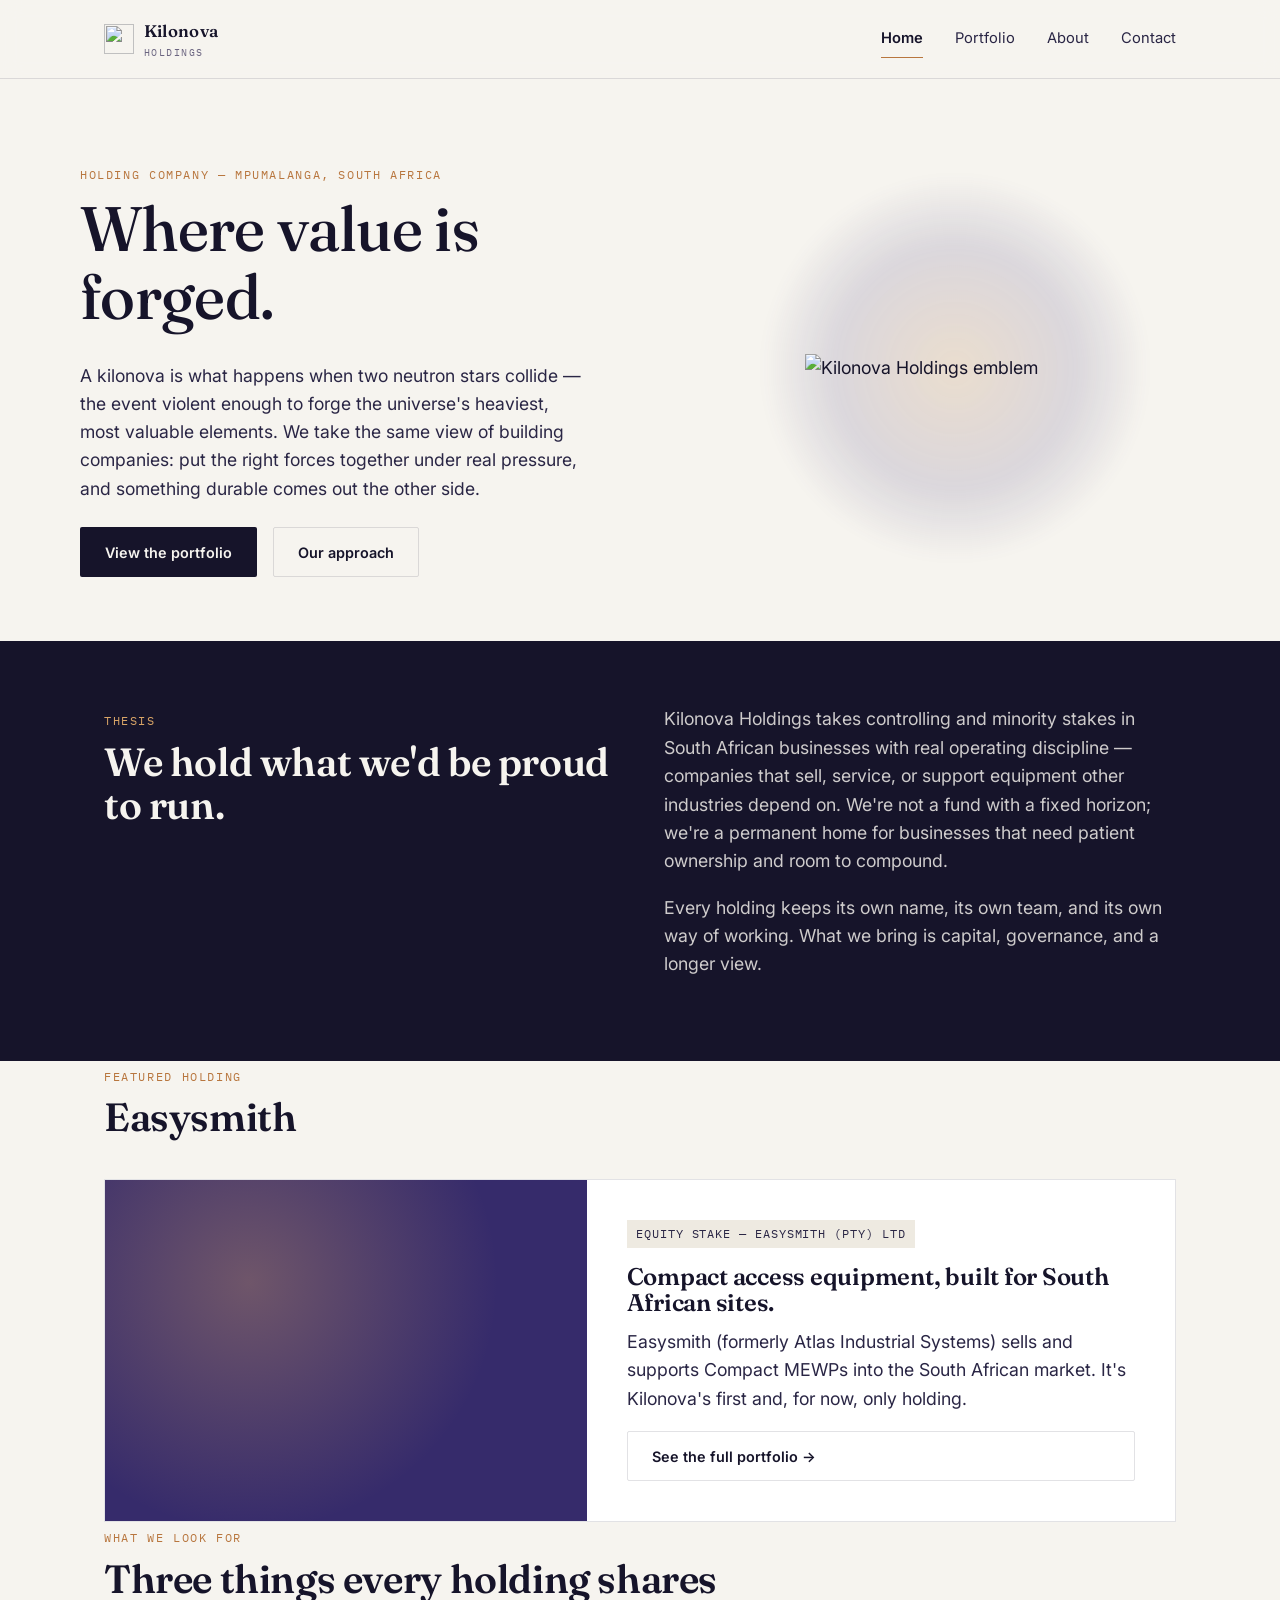
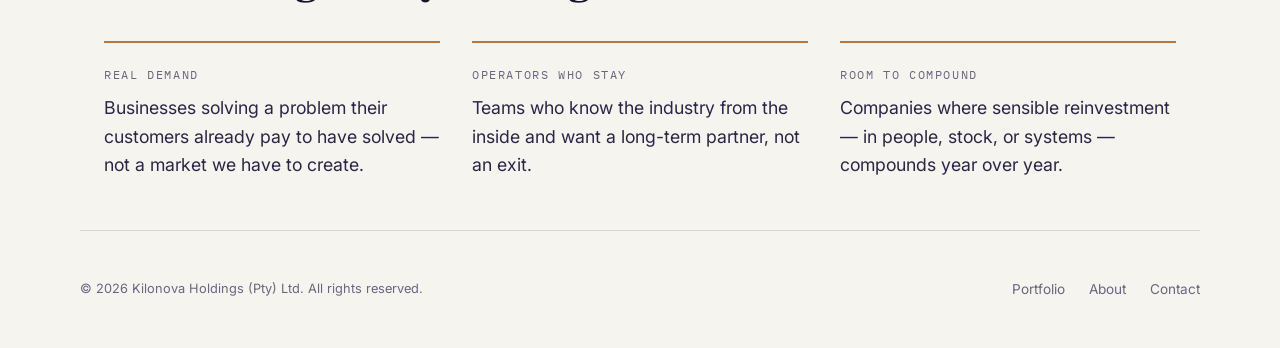
==== index.html @ cb2b2b0b "Add files via upload" ====
<!DOCTYPE html>
<html lang="en">
<head>
<meta charset="UTF-8">
<meta name="viewport" content="width=device-width, initial-scale=1.0">
<title>Kilonova Holdings — A South African holding company</title>
<meta name="description" content="Kilonova Holdings is a South African holding company investing in durable industrial and process-industry businesses, beginning with Easysmith.">
<link rel="icon" href="assets/kilonova-emblem.png">
<link rel="preconnect" href="https://fonts.googleapis.com">
<link href="https://fonts.googleapis.com/css2?family=Fraunces:opsz,wght@9..144,400..600&family=Inter:wght@400;500;600&family=IBM+Plex+Mono:wght@400;500&display=swap" rel="stylesheet">
<link rel="stylesheet" href="styles.css">
</head>
<body>

<header class="site-header">
  <div class="site-header__row">
    <a href="index.html" class="brand">
      <img src="assets/kilonova-emblem.png" alt="" class="brand__mark">
      <span class="brand__word">Kilonova<span>HOLDINGS</span></span>
    </a>
    <nav class="primary-nav">
      <a href="index.html" aria-current="page">Home</a>
      <a href="portfolio.html">Portfolio</a>
      <a href="about.html">About</a>
      <a href="contact.html">Contact</a>
    </nav>
    <button class="nav-toggle" aria-label="Toggle menu" aria-expanded="false">
      <svg width="24" height="24" viewBox="0 0 24 24" fill="none" stroke="currentColor" stroke-width="2"><line x1="3" y1="6" x2="21" y2="6"/><line x1="3" y1="12" x2="21" y2="12"/><line x1="3" y1="18" x2="21" y2="18"/></svg>
    </button>
  </div>
</header>

<main>

  <section class="hero container">
    <div class="hero__copy">
      <span class="eyebrow">Holding company — Mpumalanga, South Africa</span>
      <h1>Where value is forged.</h1>
      <p class="hero__lede">A kilonova is what happens when two neutron stars collide — the event violent enough to forge the universe's heaviest, most valuable elements. We take the same view of building companies: put the right forces together under real pressure, and something durable comes out the other side.</p>
      <div style="display:flex; gap:1rem; margin-top:1.5rem;">
        <a href="portfolio.html" class="btn btn-primary">View the portfolio</a>
        <a href="about.html" class="btn btn-ghost">Our approach</a>
      </div>
    </div>
    <div class="hero__emblem-wrap">
      <div class="hero__glow" aria-hidden="true"></div>
      <img src="assets/kilonova-emblem.png" alt="Kilonova Holdings emblem" class="hero__emblem">
    </div>
  </section>

  <section class="thesis">
    <div class="container thesis__grid">
      <div>
        <span class="eyebrow">Thesis</span>
        <h2>We hold what we'd be proud to run.</h2>
      </div>
      <div>
        <p>Kilonova Holdings takes controlling and minority stakes in South African businesses with real operating discipline — companies that sell, service, or support equipment other industries depend on. We're not a fund with a fixed horizon; we're a permanent home for businesses that need patient ownership and room to compound.</p>
        <p>Every holding keeps its own name, its own team, and its own way of working. What we bring is capital, governance, and a longer view.</p>
      </div>
    </div>
  </section>

  <section class="container">
    <div class="section-head">
      <span class="eyebrow">Featured holding</span>
      <h2>Easysmith</h2>
    </div>
    <div class="feature-card">
      <div class="feature-card__media">
        <img src="assets/kilonova-emblem.png" alt="">
      </div>
      <div class="feature-card__body">
        <span class="stake-tag">EQUITY STAKE — EASYSMITH (PTY) LTD</span>
        <h3>Compact access equipment, built for South African sites.</h3>
        <p>Easysmith (formerly Atlas Industrial Systems) sells and supports Compact MEWPs into the South African market. It's Kilonova's first and, for now, only holding.</p>
        <a href="portfolio.html" class="btn btn-ghost">See the full portfolio &rarr;</a>
      </div>
    </div>
  </section>

  <section class="container">
    <div class="section-head">
      <span class="eyebrow">What we look for</span>
      <h2>Three things every holding shares</h2>
    </div>
    <div class="approach">
      <div class="approach__item">
        <span class="eyebrow">Real demand</span>
        <p>Businesses solving a problem their customers already pay to have solved — not a market we have to create.</p>
      </div>
      <div class="approach__item">
        <span class="eyebrow">Operators who stay</span>
        <p>Teams who know the industry from the inside and want a long-term partner, not an exit.</p>
      </div>
      <div class="approach__item">
        <span class="eyebrow">Room to compound</span>
        <p>Companies where sensible reinvestment — in people, stock, or systems — compounds year over year.</p>
      </div>
    </div>
  </section>

</main>

<footer class="site-footer container">
  <div class="site-footer__row">
    <span class="site-footer__legal">&copy; <span data-year></span> Kilonova Holdings (Pty) Ltd. All rights reserved.</span>
    <nav>
      <a href="portfolio.html">Portfolio</a>
      <a href="about.html">About</a>
      <a href="contact.html">Contact</a>
    </nav>
  </div>
</footer>

<script src="script.js"></script>
</body>
</html>
---- styles.css ----
/* ===========================================================
   KILONOVA HOLDINGS — design tokens
   A kilonova is the collision of two neutron stars — the event
   that forges the universe's heavy elements. That's the brand
   logic: two forces combining under pressure to create lasting
   value. The portfolio is treated as the elements that result.
   =========================================================== */

:root {
  /* color */
  --ink: #16142A;         /* near-black indigo, primary text on paper */
  --ink-soft: #2A2645;
  --indigo: #362B6B;      /* deep violet from the mark */
  --indigo-bright: #5B4BA0;
  --copper: #B8763E;      /* bronze/copper from the mark */
  --copper-light: #D9A567;
  --paper: #F6F4EF;       /* warm off-white, matches lockup bg */
  --paper-dim: #EEEAE1;
  --slate: #6B6580;       /* muted body text */
  --line: rgba(22, 20, 42, 0.12);

  /* type */
  --font-display: "Fraunces", "Iowan Old Style", serif;
  --font-body: "Inter", -apple-system, BlinkMacSystemFont, sans-serif;
  --font-mono: "IBM Plex Mono", ui-monospace, monospace;

  --step-0: clamp(1rem, 0.95rem + 0.2vw, 1.125rem);
  --step-1: clamp(1.25rem, 1.15rem + 0.5vw, 1.5rem);
  --step-2: clamp(1.75rem, 1.5rem + 1.2vw, 2.5rem);
  --step-3: clamp(2.5rem, 2rem + 2.4vw, 4rem);

  --container: 1120px;
}

* { box-sizing: border-box; }
html { scroll-behavior: smooth; }

body {
  margin: 0;
  background: var(--paper);
  color: var(--ink);
  font-family: var(--font-body);
  font-size: var(--step-0);
  line-height: 1.6;
  -webkit-font-smoothing: antialiased;
}

img { max-width: 100%; display: block; }

h1, h2, h3 {
  font-family: var(--font-display);
  font-weight: 600;
  line-height: 1.08;
  margin: 0 0 0.5em;
  letter-spacing: -0.01em;
  color: var(--ink);
}

h1 { font-size: var(--step-3); font-weight: 500; }
h2 { font-size: var(--step-2); }
h3 { font-size: var(--step-1); }

p { margin: 0 0 1em; color: var(--ink-soft); max-width: 62ch; }

a { color: inherit; }

.eyebrow {
  font-family: var(--font-mono);
  font-size: 0.72rem;
  letter-spacing: 0.14em;
  text-transform: uppercase;
  color: var(--copper);
  display: inline-block;
  margin-bottom: 0.9em;
}

.container {
  max-width: var(--container);
  margin: 0 auto;
  padding: 0 1.5rem;
}

/* ---------- header ---------- */

.site-header {
  position: sticky;
  top: 0;
  z-index: 40;
  background: rgba(246, 244, 239, 0.88);
  backdrop-filter: blur(10px);
  border-bottom: 1px solid var(--line);
}

.site-header__row {
  display: flex;
  align-items: center;
  justify-content: space-between;
  padding: 1.1rem 1.5rem;
  max-width: var(--container);
  margin: 0 auto;
}

.brand {
  display: flex;
  align-items: center;
  gap: 0.6rem;
  text-decoration: none;
  color: var(--ink);
}

.brand__mark {
  width: 30px;
  height: 30px;
  object-fit: contain;
}

.brand__word {
  font-family: var(--font-display);
  font-size: 1.05rem;
  font-weight: 600;
  letter-spacing: 0.02em;
}

.brand__word span {
  display: block;
  font-family: var(--font-mono);
  font-size: 0.6rem;
  letter-spacing: 0.16em;
  color: var(--slate);
  font-weight: 400;
  margin-top: 1px;
}

nav.primary-nav {
  display: flex;
  gap: 2rem;
  align-items: center;
}

nav.primary-nav a {
  text-decoration: none;
  font-size: 0.92rem;
  color: var(--ink-soft);
  position: relative;
  padding: 0.2rem 0;
}

nav.primary-nav a::after {
  content: "";
  position: absolute;
  left: 0; right: 0; bottom: -4px;
  height: 1.5px;
  background: var(--copper);
  transform: scaleX(0);
  transform-origin: left;
  transition: transform 0.25s ease;
}

nav.primary-nav a:hover::after,
nav.primary-nav a[aria-current="page"]::after {
  transform: scaleX(1);
}

nav.primary-nav a[aria-current="page"] {
  color: var(--ink);
  font-weight: 600;
}

.nav-toggle {
  display: none;
  background: none;
  border: none;
  cursor: pointer;
  color: var(--ink);
}

/* ---------- buttons ---------- */

.btn {
  display: inline-flex;
  align-items: center;
  gap: 0.5rem;
  padding: 0.8rem 1.5rem;
  border-radius: 2px;
  font-size: 0.9rem;
  font-weight: 600;
  text-decoration: none;
  border: 1px solid transparent;
  cursor: pointer;
  transition: transform 0.2s ease, background 0.2s ease, color 0.2s ease;
}

.btn-primary {
  background: var(--ink);
  color: var(--paper);
}
.btn-primary:hover { background: var(--indigo); transform: translateY(-1px); }

.btn-ghost {
  background: transparent;
  border-color: var(--line);
  color: var(--ink);
}
.btn-ghost:hover { border-color: var(--copper); color: var(--copper); }

/* ---------- hero / emblem ---------- */

.hero {
  padding: 5rem 0 4rem;
  display: grid;
  grid-template-columns: 1.1fr 0.9fr;
  gap: 2rem;
  align-items: center;
}

.hero h1 { max-width: 12ch; }

.hero__lede { font-size: 1.1rem; max-width: 46ch; }

.hero__emblem-wrap {
  position: relative;
  display: flex;
  align-items: center;
  justify-content: center;
}

.hero__glow {
  position: absolute;
  width: 380px;
  height: 380px;
  border-radius: 50%;
  background: radial-gradient(circle, rgba(184,118,62,0.18), rgba(54,43,107,0.14) 45%, transparent 72%);
  filter: blur(6px);
  animation: pulse 7s ease-in-out infinite;
}

.hero__emblem {
  width: 300px;
  position: relative;
  animation: spin 90s linear infinite;
}

@keyframes spin {
  to { transform: rotate(360deg); }
}

@keyframes pulse {
  0%, 100% { opacity: 0.7; transform: scale(1); }
  50% { opacity: 1; transform: scale(1.06); }
}

/* ---------- sections ---------- */

section { padding: 4rem 0; }

.section-head {
  max-width: 60ch;
  margin-bottom: 2.5rem;
}

.divider {
  border: none;
  border-top: 1px solid var(--line);
  margin: 0;
}

.thesis {
  background: var(--ink);
  color: var(--paper);
}
.thesis p { color: rgba(246,244,239,0.82); }
.thesis .eyebrow { color: var(--copper-light); }
.thesis h2 { color: var(--paper); max-width: 20ch; }

.thesis__grid {
  display: grid;
  grid-template-columns: 1fr 1fr;
  gap: 3rem;
  align-items: start;
}

/* ---------- approach list ---------- */

.approach {
  display: grid;
  grid-template-columns: repeat(3, 1fr);
  gap: 2rem;
}

.approach__item {
  border-top: 2px solid var(--copper);
  padding-top: 1rem;
}

.approach__item .eyebrow { color: var(--slate); }

/* ---------- featured holding card ---------- */

.feature-card {
  display: grid;
  grid-template-columns: 0.9fr 1.1fr;
  gap: 0;
  border: 1px solid var(--line);
  background: #fff;
}

.feature-card__media {
  background: var(--indigo);
  background-image: radial-gradient(circle at 30% 30%, rgba(217,165,103,0.35), transparent 60%);
  display: flex;
  align-items: center;
  justify-content: center;
  padding: 2.5rem;
  min-height: 260px;
}

.feature-card__media img { filter: brightness(0) invert(1); opacity: 0.92; width: 70%; }

.feature-card__body {
  padding: 2.5rem;
  display: flex;
  flex-direction: column;
  justify-content: center;
}

.stake-tag {
  display: inline-block;
  font-family: var(--font-mono);
  font-size: 0.72rem;
  letter-spacing: 0.08em;
  background: var(--paper-dim);
  color: var(--ink-soft);
  padding: 0.3rem 0.6rem;
  margin-bottom: 1rem;
  width: fit-content;
}

/* ---------- element cards (portfolio) ---------- */

.element-grid {
  display: grid;
  grid-template-columns: repeat(auto-fit, minmax(260px, 1fr));
  gap: 1.5rem;
}

.element-card {
  border: 1px solid var(--line);
  background: #fff;
  padding: 1.75rem;
  position: relative;
  transition: transform 0.25s ease, box-shadow 0.25s ease;
}

.element-card:hover {
  transform: translateY(-4px);
  box-shadow: 0 18px 30px -20px rgba(22,20,42,0.35);
}

.element-card__top {
  display: flex;
  justify-content: space-between;
  align-items: flex-start;
  margin-bottom: 1.5rem;
}

.element-card__symbol {
  font-family: var(--font-display);
  font-size: 2.6rem;
  font-weight: 600;
  color: var(--indigo);
  line-height: 1;
}

.element-card__num {
  font-family: var(--font-mono);
  font-size: 0.72rem;
  color: var(--slate);
}

.element-card__name { margin-bottom: 0.2rem; }
.element-card__sector {
  font-family: var(--font-mono);
  font-size: 0.72rem;
  letter-spacing: 0.06em;
  text-transform: uppercase;
  color: var(--copper);
  margin-bottom: 0.9rem;
  display: block;
}

.element-card__desc { font-size: 0.92rem; margin-bottom: 1.2rem; }

.element-card__meta {
  display: flex;
  justify-content: space-between;
  border-top: 1px solid var(--line);
  padding-top: 0.9rem;
  font-family: var(--font-mono);
  font-size: 0.75rem;
  color: var(--slate);
}

.element-card--empty {
  border-style: dashed;
  display: flex;
  align-items: center;
  justify-content: center;
  text-align: center;
  color: var(--slate);
  font-family: var(--font-mono);
  font-size: 0.85rem;
  min-height: 220px;
}

/* ---------- about page bits ---------- */

.sector-list {
  display: grid;
  grid-template-columns: repeat(2, 1fr);
  gap: 1px;
  background: var(--line);
  border: 1px solid var(--line);
}

.sector-list__item {
  background: var(--paper);
  padding: 1.5rem;
}

.sector-list__item h3 { font-size: 1.05rem; margin-bottom: 0.4rem; }
.sector-list__item p { font-size: 0.9rem; margin: 0; }

/* ---------- contact page ---------- */

.contact-grid {
  display: grid;
  grid-template-columns: 1fr 1fr;
  gap: 3rem;
}

.field {
  margin-bottom: 1.3rem;
  display: flex;
  flex-direction: column;
  gap: 0.4rem;
}

.field label {
  font-family: var(--font-mono);
  font-size: 0.72rem;
  letter-spacing: 0.08em;
  text-transform: uppercase;
  color: var(--slate);
}

.field input,
.field textarea {
  font-family: var(--font-body);
  font-size: 1rem;
  padding: 0.75rem;
  border: 1px solid var(--line);
  background: #fff;
  color: var(--ink);
  border-radius: 2px;
}

.field input:focus,
.field textarea:focus {
  outline: 2px solid var(--copper);
  outline-offset: 1px;
}

.contact-details dt {
  font-family: var(--font-mono);
  font-size: 0.72rem;
  letter-spacing: 0.08em;
  text-transform: uppercase;
  color: var(--slate);
  margin-top: 1.2rem;
}
.contact-details dd {
  margin: 0.2rem 0 0;
  font-size: 1.05rem;
}

/* ---------- footer ---------- */

.site-footer {
  border-top: 1px solid var(--line);
  padding: 3rem 0;
  margin-top: 2rem;
}

.site-footer__row {
  display: flex;
  justify-content: space-between;
  align-items: center;
  flex-wrap: wrap;
  gap: 1rem;
}

.site-footer__legal {
  font-size: 0.8rem;
  color: var(--slate);
}

.site-footer nav { display: flex; gap: 1.5rem; }
.site-footer nav a { font-size: 0.85rem; text-decoration: none; color: var(--slate); }
.site-footer nav a:hover { color: var(--copper); }

/* ---------- responsive ---------- */

@media (max-width: 860px) {
  .hero { grid-template-columns: 1fr; text-align: left; padding-top: 3rem; }
  .hero__emblem-wrap { order: -1; margin-bottom: 1rem; }
  .hero__emblem { width: 200px; }
  .hero__glow { width: 260px; height: 260px; }
  .thesis__grid { grid-template-columns: 1fr; gap: 1.5rem; }
  .approach { grid-template-columns: 1fr; }
  .feature-card { grid-template-columns: 1fr; }
  .sector-list { grid-template-columns: 1fr; }
  .contact-grid { grid-template-columns: 1fr; gap: 2rem; }

  nav.primary-nav {
    position: fixed;
    inset: 64px 0 0 0;
    background: var(--paper);
    flex-direction: column;
    padding: 2rem 1.5rem;
    gap: 1.5rem;
    transform: translateY(-110%);
    transition: transform 0.3s ease;
  }
  nav.primary-nav.is-open { transform: translateY(0); }
  .nav-toggle { display: block; }
}

@media (prefers-reduced-motion: reduce) {
  .hero__emblem, .hero__glow { animation: none; }
  .element-card, .btn { transition: none; }
}
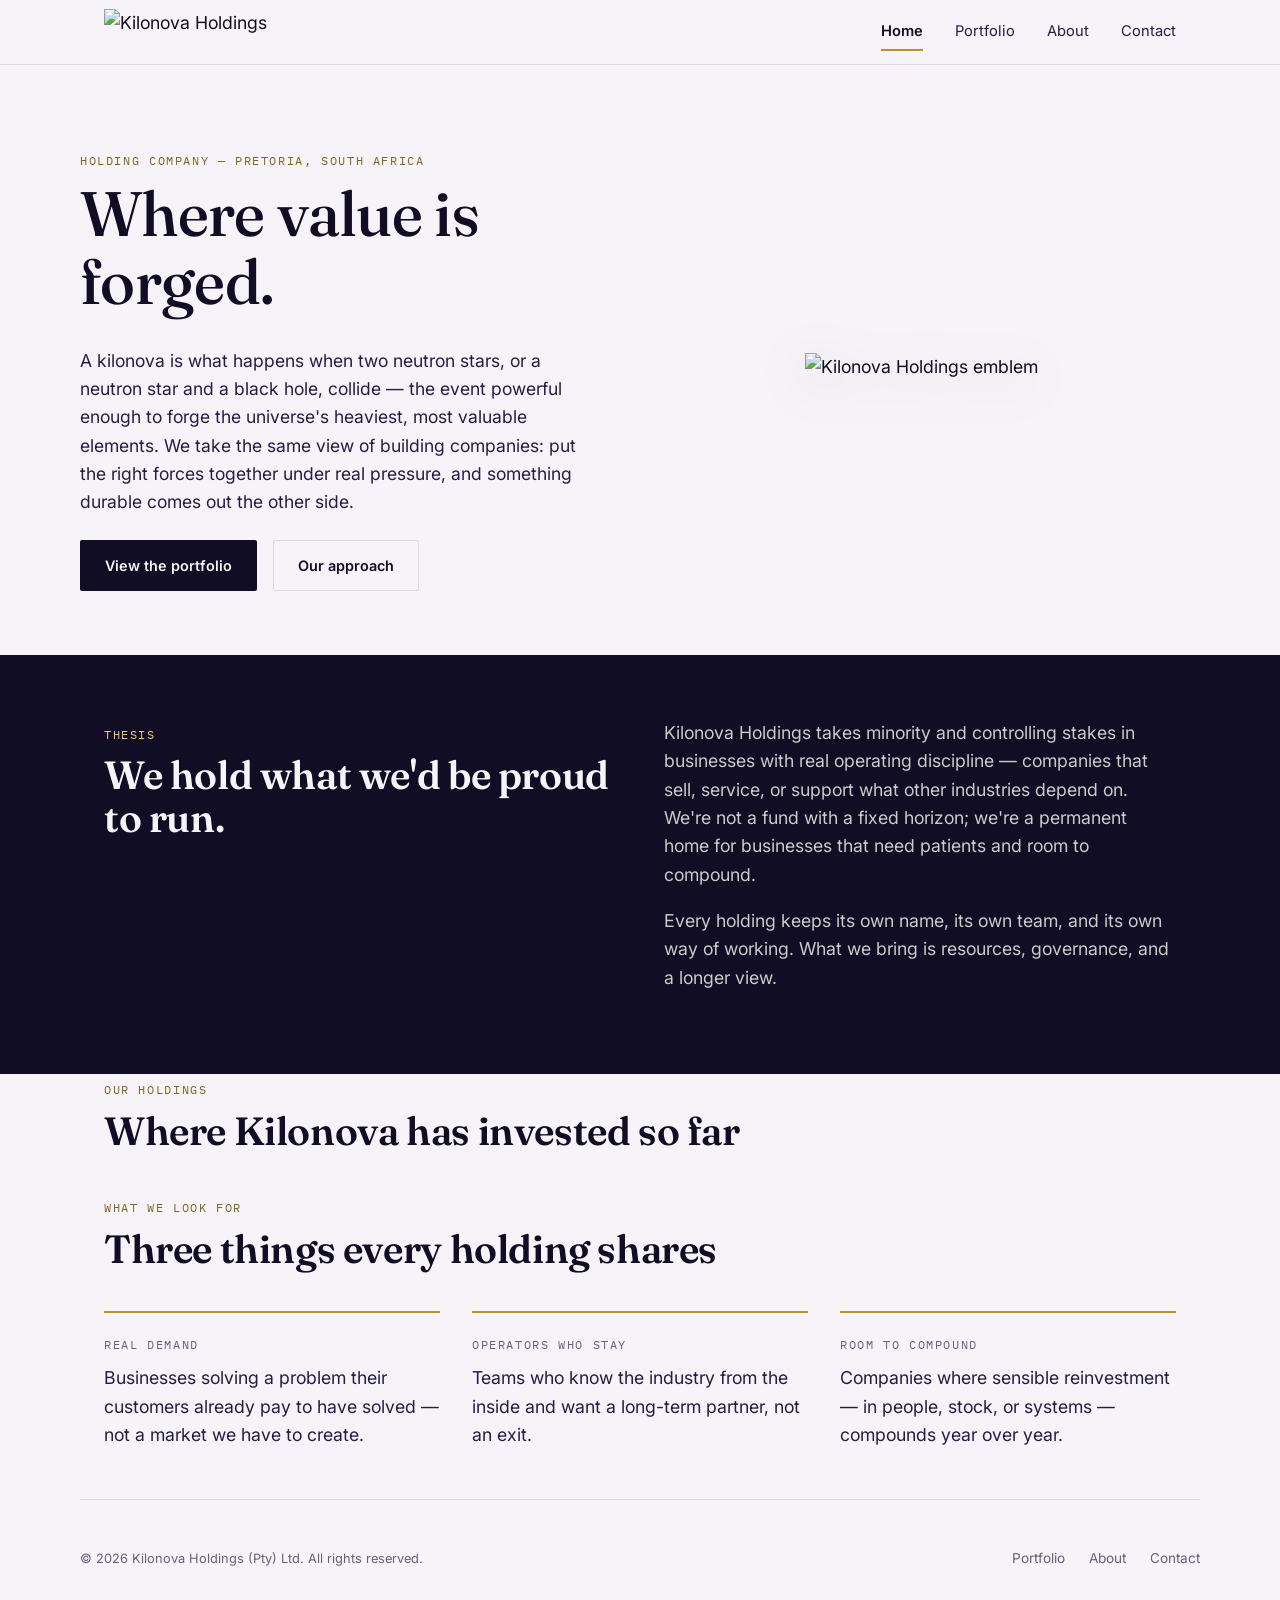
==== commit cca579ac: "Add files via upload" ====
--- a/index.html
+++ b/index.html
@@ -4,8 +4,27 @@
 <meta charset="UTF-8">
 <meta name="viewport" content="width=device-width, initial-scale=1.0">
 <title>Kilonova Holdings — A South African holding company</title>
-<meta name="description" content="Kilonova Holdings is a South African holding company investing in durable industrial and process-industry businesses, beginning with Easysmith.">
-<link rel="icon" href="assets/kilonova-emblem.png">
+<meta name="description" content="Kilonova Holdings is a South African holding company investing in durable industrial and process-industry businesses.">
+
+<meta property="og:type" content="website">
+<meta property="og:site_name" content="Kilonova Holdings">
+<meta property="og:title" content="Kilonova Holdings — A South African holding company">
+<meta property="og:description" content="Kilonova Holdings is a South African holding company investing in durable industrial and process-industry businesses.">
+<meta property="og:url" content="https://dylmarks19.github.io/">
+<meta property="og:image" content="https://dylmarks19.github.io/assets/og-image.png">
+<meta property="og:image:width" content="1200">
+<meta property="og:image:height" content="630">
+<meta property="og:image:alt" content="Kilonova Holdings">
+
+<meta name="twitter:card" content="summary_large_image">
+<meta name="twitter:title" content="Kilonova Holdings — A South African holding company">
+<meta name="twitter:description" content="Kilonova Holdings is a South African holding company investing in durable industrial and process-industry businesses.">
+<meta name="twitter:image" content="https://dylmarks19.github.io/assets/og-image.png">
+<link rel="icon" href="favicon.ico" sizes="any">
+<link rel="icon" type="image/png" sizes="32x32" href="assets/favicon-32.png">
+<link rel="icon" type="image/png" sizes="16x16" href="assets/favicon-16.png">
+<link rel="apple-touch-icon" href="assets/apple-touch-icon.png">
+<meta name="theme-color" content="#2C1F63">
 <link rel="preconnect" href="https://fonts.googleapis.com">
 <link href="https://fonts.googleapis.com/css2?family=Fraunces:opsz,wght@9..144,400..600&family=Inter:wght@400;500;600&family=IBM+Plex+Mono:wght@400;500&display=swap" rel="stylesheet">
 <link rel="stylesheet" href="styles.css">
@@ -15,8 +34,7 @@
 <header class="site-header">
   <div class="site-header__row">
     <a href="index.html" class="brand">
-      <img src="assets/kilonova-emblem.png" alt="" class="brand__mark">
-      <span class="brand__word">Kilonova<span>HOLDINGS</span></span>
+      <img src="assets/kilonova-lockup.png" alt="Kilonova Holdings" class="brand__lockup">
     </a>
     <nav class="primary-nav">
       <a href="index.html" aria-current="page">Home</a>
@@ -34,16 +52,15 @@
 
   <section class="hero container">
     <div class="hero__copy">
-      <span class="eyebrow">Holding company — Mpumalanga, South Africa</span>
+      <span class="eyebrow">Holding company — Pretoria, South Africa</span>
       <h1>Where value is forged.</h1>
-      <p class="hero__lede">A kilonova is what happens when two neutron stars collide — the event violent enough to forge the universe's heaviest, most valuable elements. We take the same view of building companies: put the right forces together under real pressure, and something durable comes out the other side.</p>
-      <div style="display:flex; gap:1rem; margin-top:1.5rem;">
+      <p class="hero__lede">A kilonova is what happens when two neutron stars, or a neutron star and a black hole, collide — the event powerful enough to forge the universe's heaviest, most valuable elements. We take the same view of building companies: put the right forces together under real pressure, and something durable comes out the other side.</p>
+      <div class="hero__cta">
         <a href="portfolio.html" class="btn btn-primary">View the portfolio</a>
         <a href="about.html" class="btn btn-ghost">Our approach</a>
       </div>
     </div>
     <div class="hero__emblem-wrap">
-      <div class="hero__glow" aria-hidden="true"></div>
       <img src="assets/kilonova-emblem.png" alt="Kilonova Holdings emblem" class="hero__emblem">
     </div>
   </section>
@@ -55,27 +72,19 @@
         <h2>We hold what we'd be proud to run.</h2>
       </div>
       <div>
-        <p>Kilonova Holdings takes controlling and minority stakes in South African businesses with real operating discipline — companies that sell, service, or support equipment other industries depend on. We're not a fund with a fixed horizon; we're a permanent home for businesses that need patient ownership and room to compound.</p>
-        <p>Every holding keeps its own name, its own team, and its own way of working. What we bring is capital, governance, and a longer view.</p>
+        <p>Kilonova Holdings takes minority and controlling stakes in businesses with real operating discipline — companies that sell, service, or support what other industries depend on. We're not a fund with a fixed horizon; we're a permanent home for businesses that need patients and room to compound.</p>
+        <p>Every holding keeps its own name, its own team, and its own way of working. What we bring is resources, governance, and a longer view.</p>
       </div>
     </div>
   </section>
 
   <section class="container">
     <div class="section-head">
-      <span class="eyebrow">Featured holding</span>
-      <h2>Easysmith</h2>
+      <span class="eyebrow">Our holdings</span>
+      <h2>Where Kilonova has invested so far</h2>
     </div>
-    <div class="feature-card">
-      <div class="feature-card__media">
-        <img src="assets/kilonova-emblem.png" alt="">
-      </div>
-      <div class="feature-card__body">
-        <span class="stake-tag">EQUITY STAKE — EASYSMITH (PTY) LTD</span>
-        <h3>Compact access equipment, built for South African sites.</h3>
-        <p>Easysmith (formerly Atlas Industrial Systems) sells and supports Compact MEWPs into the South African market. It's Kilonova's first and, for now, only holding.</p>
-        <a href="portfolio.html" class="btn btn-ghost">See the full portfolio &rarr;</a>
-      </div>
+    <div id="featured-holdings" class="featured-holdings">
+      <!-- rendered from window.HOLDINGS by render-holdings.js -->
     </div>
   </section>
 
@@ -113,6 +122,9 @@
   </div>
 </footer>
 
+<script src="holdings/_registry.js"></script>
+<script src="holdings/easysmith.js"></script>
+<script src="render-holdings.js"></script>
 <script src="script.js"></script>
 </body>
 </html>
--- a/styles.css
+++ b/styles.css
@@ -8,16 +8,17 @@
 
 :root {
   /* color */
-  --ink: #16142A;         /* near-black indigo, primary text on paper */
-  --ink-soft: #2A2645;
-  --indigo: #362B6B;      /* deep violet from the mark */
-  --indigo-bright: #5B4BA0;
-  --copper: #B8763E;      /* bronze/copper from the mark */
-  --copper-light: #D9A567;
-  --paper: #F6F4EF;       /* warm off-white, matches lockup bg */
-  --paper-dim: #EEEAE1;
-  --slate: #6B6580;       /* muted body text */
-  --line: rgba(22, 20, 42, 0.12);
+  --ink: #100D24;         /* near-black deep-space ink, primary text on paper */
+  --ink-soft: #241D45;
+  --indigo: #2C1F63;      /* deep space purple-blue */
+  --indigo-bright: #5A3FA6;
+  --gold: #B9902E;        /* rich gold — buttons, borders, hover glows */
+  --gold-text: #816420;   /* darker gold for text — passes WCAG AA on light backgrounds */
+  --gold-light: #E8CA82;  /* lighter gold */
+  --paper: #F6F4F8;       /* cool off-white with a faint violet cast */
+  --paper-dim: #ECE8F1;
+  --slate: #66607F;       /* muted, cool-toned body text */
+  --line: rgba(16, 13, 36, 0.12);
 
   /* type */
   --font-display: "Fraunces", "Iowan Old Style", serif;
@@ -69,7 +70,7 @@
   font-size: 0.72rem;
   letter-spacing: 0.14em;
   text-transform: uppercase;
-  color: var(--copper);
+  color: var(--gold-text);
   display: inline-block;
   margin-bottom: 0.9em;
 }
@@ -86,7 +87,7 @@
   position: sticky;
   top: 0;
   z-index: 40;
-  background: rgba(246, 244, 239, 0.88);
+  background: rgba(246, 244, 248, 0.88);
   backdrop-filter: blur(10px);
   border-bottom: 1px solid var(--line);
 }
@@ -95,7 +96,7 @@
   display: flex;
   align-items: center;
   justify-content: space-between;
-  padding: 1.1rem 1.5rem;
+  padding: 0.55rem 1.5rem;
   max-width: var(--container);
   margin: 0 auto;
 }
@@ -103,32 +104,13 @@
 .brand {
   display: flex;
   align-items: center;
-  gap: 0.6rem;
   text-decoration: none;
   color: var(--ink);
 }
 
-.brand__mark {
-  width: 30px;
-  height: 30px;
-  object-fit: contain;
-}
-
-.brand__word {
-  font-family: var(--font-display);
-  font-size: 1.05rem;
-  font-weight: 600;
-  letter-spacing: 0.02em;
-}
-
-.brand__word span {
-  display: block;
-  font-family: var(--font-mono);
-  font-size: 0.6rem;
-  letter-spacing: 0.16em;
-  color: var(--slate);
-  font-weight: 400;
-  margin-top: 1px;
+.brand__lockup {
+  height: 46px;
+  width: auto;
 }
 
 nav.primary-nav {
@@ -150,7 +132,7 @@
   position: absolute;
   left: 0; right: 0; bottom: -4px;
   height: 1.5px;
-  background: var(--copper);
+  background: var(--gold);
   transform: scaleX(0);
   transform-origin: left;
   transition: transform 0.25s ease;
@@ -201,7 +183,7 @@
   border-color: var(--line);
   color: var(--ink);
 }
-.btn-ghost:hover { border-color: var(--copper); color: var(--copper); }
+.btn-ghost:hover { border-color: var(--gold); color: var(--gold-text); }
 
 /* ---------- hero / emblem ---------- */
 
@@ -224,29 +206,23 @@
   justify-content: center;
 }
 
-.hero__glow {
-  position: absolute;
-  width: 380px;
-  height: 380px;
-  border-radius: 50%;
-  background: radial-gradient(circle, rgba(184,118,62,0.18), rgba(54,43,107,0.14) 45%, transparent 72%);
-  filter: blur(6px);
-  animation: pulse 7s ease-in-out infinite;
+@keyframes spin {
+  to { transform: rotate(-360deg); }
 }
 
 .hero__emblem {
   width: 300px;
   position: relative;
   animation: spin 90s linear infinite;
-}
-
-@keyframes spin {
-  to { transform: rotate(360deg); }
-}
-
-@keyframes pulse {
-  0%, 100% { opacity: 0.7; transform: scale(1); }
-  50% { opacity: 1; transform: scale(1.06); }
+  filter: drop-shadow(0 10px 24px rgba(44, 31, 99, 0.18));
+}
+
+
+.hero__cta {
+  display: flex;
+  flex-wrap: wrap;
+  gap: 1rem;
+  margin-top: 1.5rem;
 }
 
 /* ---------- sections ---------- */
@@ -269,7 +245,7 @@
   color: var(--paper);
 }
 .thesis p { color: rgba(246,244,239,0.82); }
-.thesis .eyebrow { color: var(--copper-light); }
+.thesis .eyebrow { color: var(--gold-light); }
 .thesis h2 { color: var(--paper); max-width: 20ch; }
 
 .thesis__grid {
@@ -288,17 +264,23 @@
 }
 
 .approach__item {
-  border-top: 2px solid var(--copper);
+  border-top: 2px solid var(--gold);
   padding-top: 1rem;
 }
 
 .approach__item .eyebrow { color: var(--slate); }
 
 /* ---------- featured holding card ---------- */
+
+.featured-holdings {
+  display: flex;
+  flex-direction: column;
+  gap: 1rem;
+}
 
 .feature-card {
   display: grid;
-  grid-template-columns: 0.9fr 1.1fr;
+  grid-template-columns: 0.55fr 1fr;
   gap: 0;
   border: 1px solid var(--line);
   background: #fff;
@@ -306,32 +288,48 @@
 
 .feature-card__media {
   background: var(--indigo);
-  background-image: radial-gradient(circle at 30% 30%, rgba(217,165,103,0.35), transparent 60%);
+  background-image: radial-gradient(circle at 30% 30%, rgba(232,202,130,0.32), transparent 60%);
   display: flex;
   align-items: center;
   justify-content: center;
-  padding: 2.5rem;
-  min-height: 260px;
-}
-
-.feature-card__media img { filter: brightness(0) invert(1); opacity: 0.92; width: 70%; }
+  padding: 1.5rem;
+  min-height: 150px;
+}
+
+.feature-card__media img { filter: brightness(0) invert(1); opacity: 0.92; width: 56%; }
 
 .feature-card__body {
-  padding: 2.5rem;
+  padding: 1.5rem 1.75rem;
   display: flex;
   flex-direction: column;
   justify-content: center;
+  gap: 0.15rem;
+}
+
+.feature-card__body h3 { font-size: 1.15rem; margin-bottom: 0.3rem; }
+.feature-card__body p { font-size: 0.88rem; margin-bottom: 0.9rem; }
+
+.feature-card__cta {
+  align-self: flex-start;
+  box-shadow: 0 0 0 0 rgba(185, 144, 46, 0);
+  transition: transform 0.2s ease, box-shadow 0.3s ease, background 0.2s ease;
+}
+
+.feature-card__cta:hover {
+  background: var(--indigo);
+  box-shadow: 0 0 22px 2px rgba(185, 144, 46, 0.45);
+  transform: translateY(-1px);
 }
 
 .stake-tag {
   display: inline-block;
   font-family: var(--font-mono);
-  font-size: 0.72rem;
+  font-size: 0.68rem;
   letter-spacing: 0.08em;
   background: var(--paper-dim);
   color: var(--ink-soft);
-  padding: 0.3rem 0.6rem;
-  margin-bottom: 1rem;
+  padding: 0.25rem 0.55rem;
+  margin-bottom: 0.7rem;
   width: fit-content;
 }
 
@@ -339,53 +337,105 @@
 
 .element-grid {
   display: grid;
-  grid-template-columns: repeat(auto-fit, minmax(260px, 1fr));
+  grid-template-columns: repeat(auto-fill, minmax(200px, 230px));
+  justify-content: flex-start;
   gap: 1.5rem;
 }
 
 .element-card {
   border: 1px solid var(--line);
   background: #fff;
-  padding: 1.75rem;
+  padding: 0;
   position: relative;
-  transition: transform 0.25s ease, box-shadow 0.25s ease;
+  scroll-margin-top: calc(var(--header-h, 68px) + 16px);
+  transition: box-shadow 0.25s ease, border-color 0.25s ease;
 }
 
 .element-card:hover {
-  transform: translateY(-4px);
   box-shadow: 0 18px 30px -20px rgba(22,20,42,0.35);
-}
-
-.element-card__top {
-  display: flex;
-  justify-content: space-between;
-  align-items: flex-start;
-  margin-bottom: 1.5rem;
-}
-
-.element-card__symbol {
-  font-family: var(--font-display);
-  font-size: 2.6rem;
-  font-weight: 600;
-  color: var(--indigo);
-  line-height: 1;
-}
-
-.element-card__num {
-  font-family: var(--font-mono);
-  font-size: 0.72rem;
+  border-color: var(--gold);
+}
+
+.element-card__header {
+  all: unset;
+  box-sizing: border-box;
+  display: flex;
+  flex-direction: column;
+  align-items: center;
+  justify-content: center;
+  text-align: center;
+  width: 100%;
+  aspect-ratio: 1 / 1;
+  padding: 1.5rem 1rem;
+  cursor: pointer;
+  position: relative;
+  gap: 0.15rem;
+}
+
+.element-card__number {
+  position: absolute;
+  top: 0.9rem;
+  left: 1rem;
+  font-family: var(--font-mono);
+  font-size: 0.7rem;
   color: var(--slate);
 }
 
-.element-card__name { margin-bottom: 0.2rem; }
+.element-card__icon-wrap {
+  height: 34%;
+  display: flex;
+  align-items: center;
+  justify-content: center;
+  margin-bottom: 0.6rem;
+}
+
+.element-card__icon {
+  max-width: 100%;
+  max-height: 100%;
+  object-fit: contain;
+  opacity: 0.88;
+}
+
+.element-card__name {
+  margin: 0;
+  font-size: clamp(0.95rem, 0.85rem + 0.5vw, 1.15rem);
+  line-height: 1.2;
+}
+
 .element-card__sector {
   font-family: var(--font-mono);
-  font-size: 0.72rem;
-  letter-spacing: 0.06em;
+  font-size: 0.66rem;
+  letter-spacing: 0.05em;
   text-transform: uppercase;
-  color: var(--copper);
-  margin-bottom: 0.9rem;
+  color: var(--gold-text);
   display: block;
+  margin-top: 0.3rem;
+}
+
+.element-card__chevron {
+  position: absolute;
+  bottom: 0.9rem;
+  right: 1rem;
+  width: 9px;
+  height: 9px;
+  border-right: 2px solid var(--slate);
+  border-bottom: 2px solid var(--slate);
+  transform: rotate(45deg);
+  transition: transform 0.3s ease;
+}
+
+.element-card.is-expanded .element-card__chevron {
+  transform: rotate(-135deg);
+}
+
+.element-card__details {
+  max-height: 0;
+  overflow: hidden;
+  transition: max-height 0.35s ease;
+}
+
+.element-card__details-inner {
+  padding: 0 1.75rem 1.75rem;
 }
 
 .element-card__desc { font-size: 0.92rem; margin-bottom: 1.2rem; }
@@ -409,7 +459,8 @@
   color: var(--slate);
   font-family: var(--font-mono);
   font-size: 0.85rem;
-  min-height: 220px;
+  aspect-ratio: 1 / 1;
+  padding: 1.5rem;
 }
 
 /* ---------- about page bits ---------- */
@@ -466,7 +517,7 @@
 
 .field input:focus,
 .field textarea:focus {
-  outline: 2px solid var(--copper);
+  outline: 2px solid var(--gold);
   outline-offset: 1px;
 }
 
@@ -483,6 +534,29 @@
   font-size: 1.05rem;
 }
 
+.contact-email-row {
+  display: flex;
+  align-items: center;
+  gap: 0.7rem;
+  flex-wrap: wrap;
+}
+
+.copy-btn {
+  font-family: var(--font-mono);
+  font-size: 0.68rem;
+  letter-spacing: 0.04em;
+  background: none;
+  border: 1px solid var(--line);
+  color: var(--slate);
+  padding: 0.2rem 0.55rem;
+  border-radius: 2px;
+  cursor: pointer;
+  transition: border-color 0.2s ease, color 0.2s ease;
+}
+
+.copy-btn:hover { border-color: var(--gold); color: var(--gold-text); }
+.copy-btn.is-copied { border-color: var(--gold); color: var(--gold-text); }
+
 /* ---------- footer ---------- */
 
 .site-footer {
@@ -506,15 +580,15 @@
 
 .site-footer nav { display: flex; gap: 1.5rem; }
 .site-footer nav a { font-size: 0.85rem; text-decoration: none; color: var(--slate); }
-.site-footer nav a:hover { color: var(--copper); }
+.site-footer nav a:hover { color: var(--gold-text); }
 
 /* ---------- responsive ---------- */
 
 @media (max-width: 860px) {
+  .element-grid { justify-content: center; }
   .hero { grid-template-columns: 1fr; text-align: left; padding-top: 3rem; }
   .hero__emblem-wrap { order: -1; margin-bottom: 1rem; }
   .hero__emblem { width: 200px; }
-  .hero__glow { width: 260px; height: 260px; }
   .thesis__grid { grid-template-columns: 1fr; gap: 1.5rem; }
   .approach { grid-template-columns: 1fr; }
   .feature-card { grid-template-columns: 1fr; }
@@ -523,7 +597,7 @@
 
   nav.primary-nav {
     position: fixed;
-    inset: 64px 0 0 0;
+    inset: var(--header-h, 68px) 0 0 0;
     background: var(--paper);
     flex-direction: column;
     padding: 2rem 1.5rem;
@@ -535,7 +609,12 @@
   .nav-toggle { display: block; }
 }
 
+@media (max-width: 480px) {
+  .hero__cta { flex-direction: column; }
+  .hero__cta .btn { width: 100%; justify-content: center; }
+}
+
 @media (prefers-reduced-motion: reduce) {
-  .hero__emblem, .hero__glow { animation: none; }
-  .element-card, .btn { transition: none; }
-}
+  .hero__emblem { animation: none; }
+  .element-card, .btn, .element-card__details, .element-card__chevron, .feature-card__cta { transition: none; }
+}
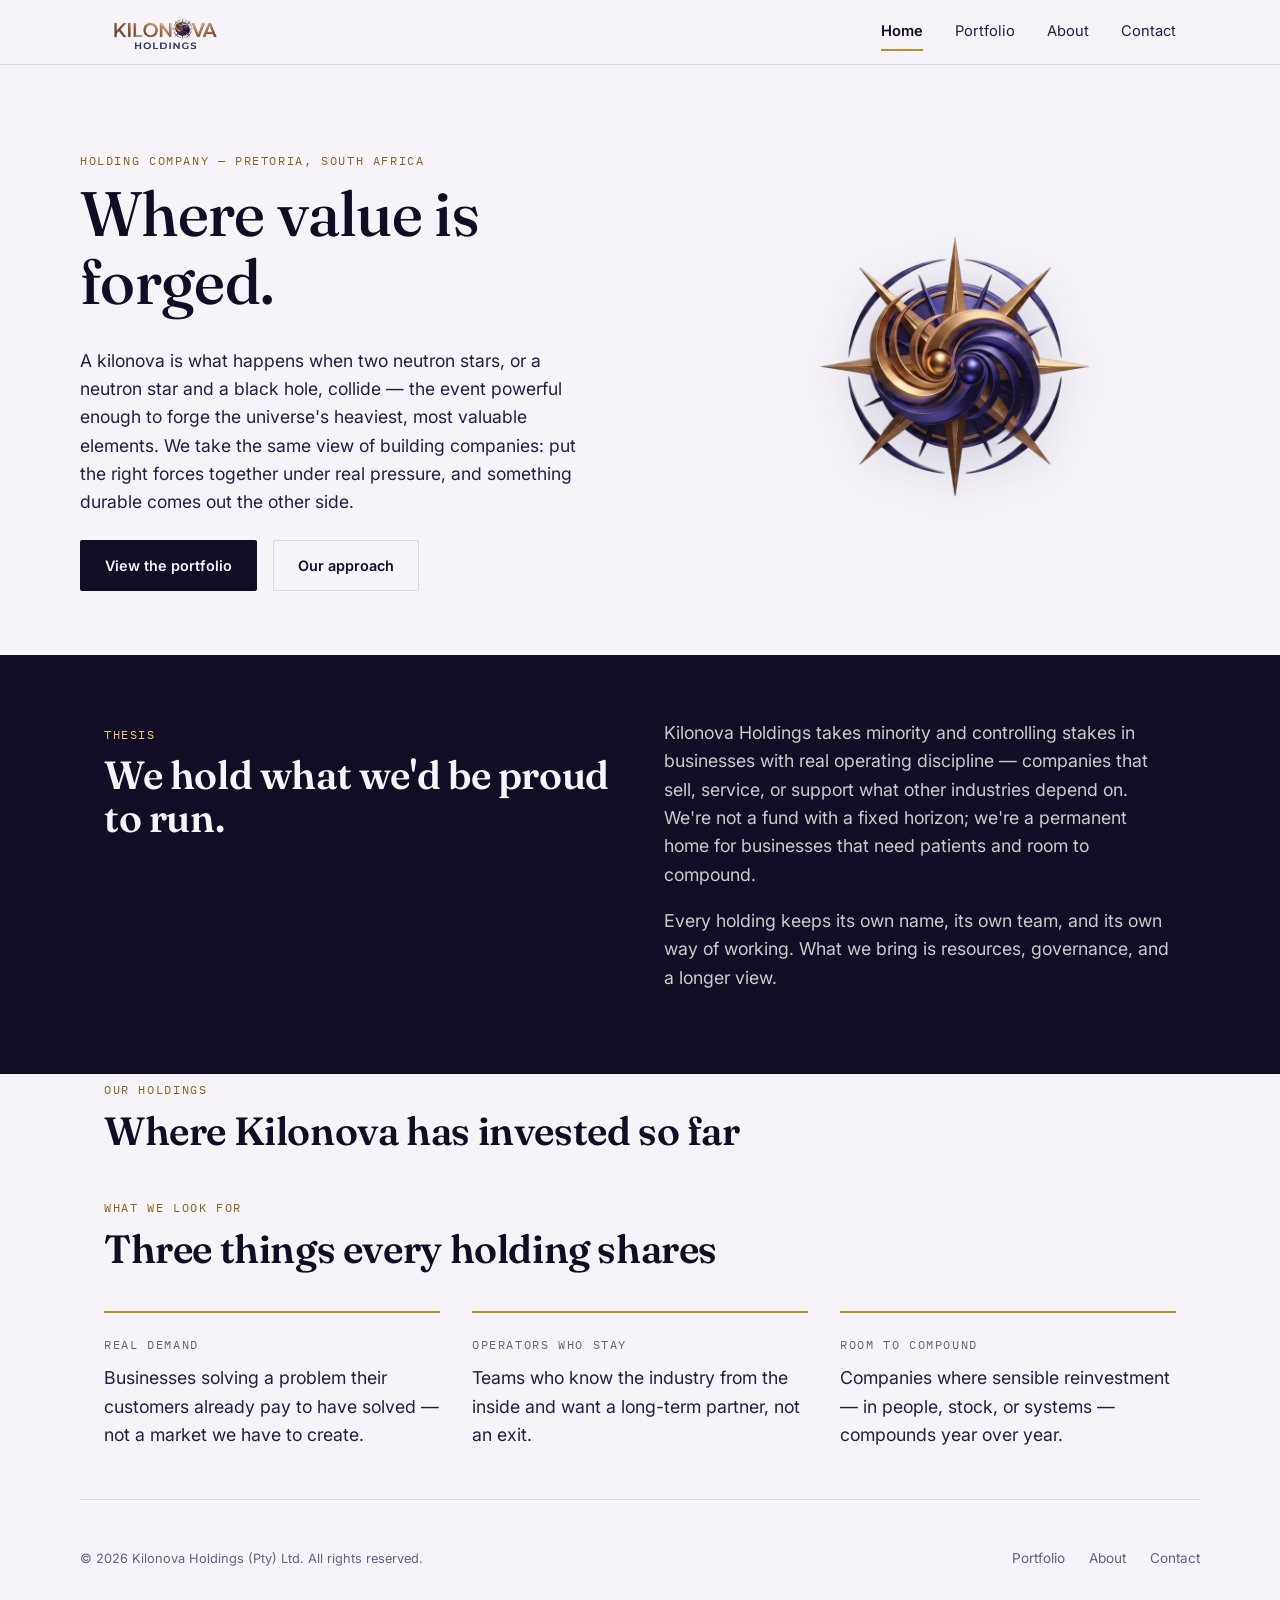
==== commit 71ce0936: "Update index.html" ====
--- a/index.html
+++ b/index.html
@@ -11,7 +11,7 @@
 <meta property="og:title" content="Kilonova Holdings — A South African holding company">
 <meta property="og:description" content="Kilonova Holdings is a South African holding company investing in durable industrial and process-industry businesses.">
 <meta property="og:url" content="https://dylmarks19.github.io/">
-<meta property="og:image" content="https://dylmarks19.github.io/assets/og-image.png">
+<meta property="og:image" content="https://dylmarks19.github.io/og-image.png">
 <meta property="og:image:width" content="1200">
 <meta property="og:image:height" content="630">
 <meta property="og:image:alt" content="Kilonova Holdings">
@@ -19,11 +19,11 @@
 <meta name="twitter:card" content="summary_large_image">
 <meta name="twitter:title" content="Kilonova Holdings — A South African holding company">
 <meta name="twitter:description" content="Kilonova Holdings is a South African holding company investing in durable industrial and process-industry businesses.">
-<meta name="twitter:image" content="https://dylmarks19.github.io/assets/og-image.png">
+<meta name="twitter:image" content="https://dylmarks19.github.io/og-image.png">
 <link rel="icon" href="favicon.ico" sizes="any">
-<link rel="icon" type="image/png" sizes="32x32" href="assets/favicon-32.png">
-<link rel="icon" type="image/png" sizes="16x16" href="assets/favicon-16.png">
-<link rel="apple-touch-icon" href="assets/apple-touch-icon.png">
+<link rel="icon" type="image/png" sizes="32x32" href="favicon-32.png">
+<link rel="icon" type="image/png" sizes="16x16" href="favicon-16.png">
+<link rel="apple-touch-icon" href="apple-touch-icon.png">
 <meta name="theme-color" content="#2C1F63">
 <link rel="preconnect" href="https://fonts.googleapis.com">
 <link href="https://fonts.googleapis.com/css2?family=Fraunces:opsz,wght@9..144,400..600&family=Inter:wght@400;500;600&family=IBM+Plex+Mono:wght@400;500&display=swap" rel="stylesheet">
@@ -34,7 +34,7 @@
 <header class="site-header">
   <div class="site-header__row">
     <a href="index.html" class="brand">
-      <img src="assets/kilonova-lockup.png" alt="Kilonova Holdings" class="brand__lockup">
+      <img src="kilonova-lockup.png" alt="Kilonova Holdings" class="brand__lockup">
     </a>
     <nav class="primary-nav">
       <a href="index.html" aria-current="page">Home</a>
@@ -61,7 +61,7 @@
       </div>
     </div>
     <div class="hero__emblem-wrap">
-      <img src="assets/kilonova-emblem.png" alt="Kilonova Holdings emblem" class="hero__emblem">
+      <img src="kilonova-emblem.png" alt="Kilonova Holdings emblem" class="hero__emblem">
     </div>
   </section>
 
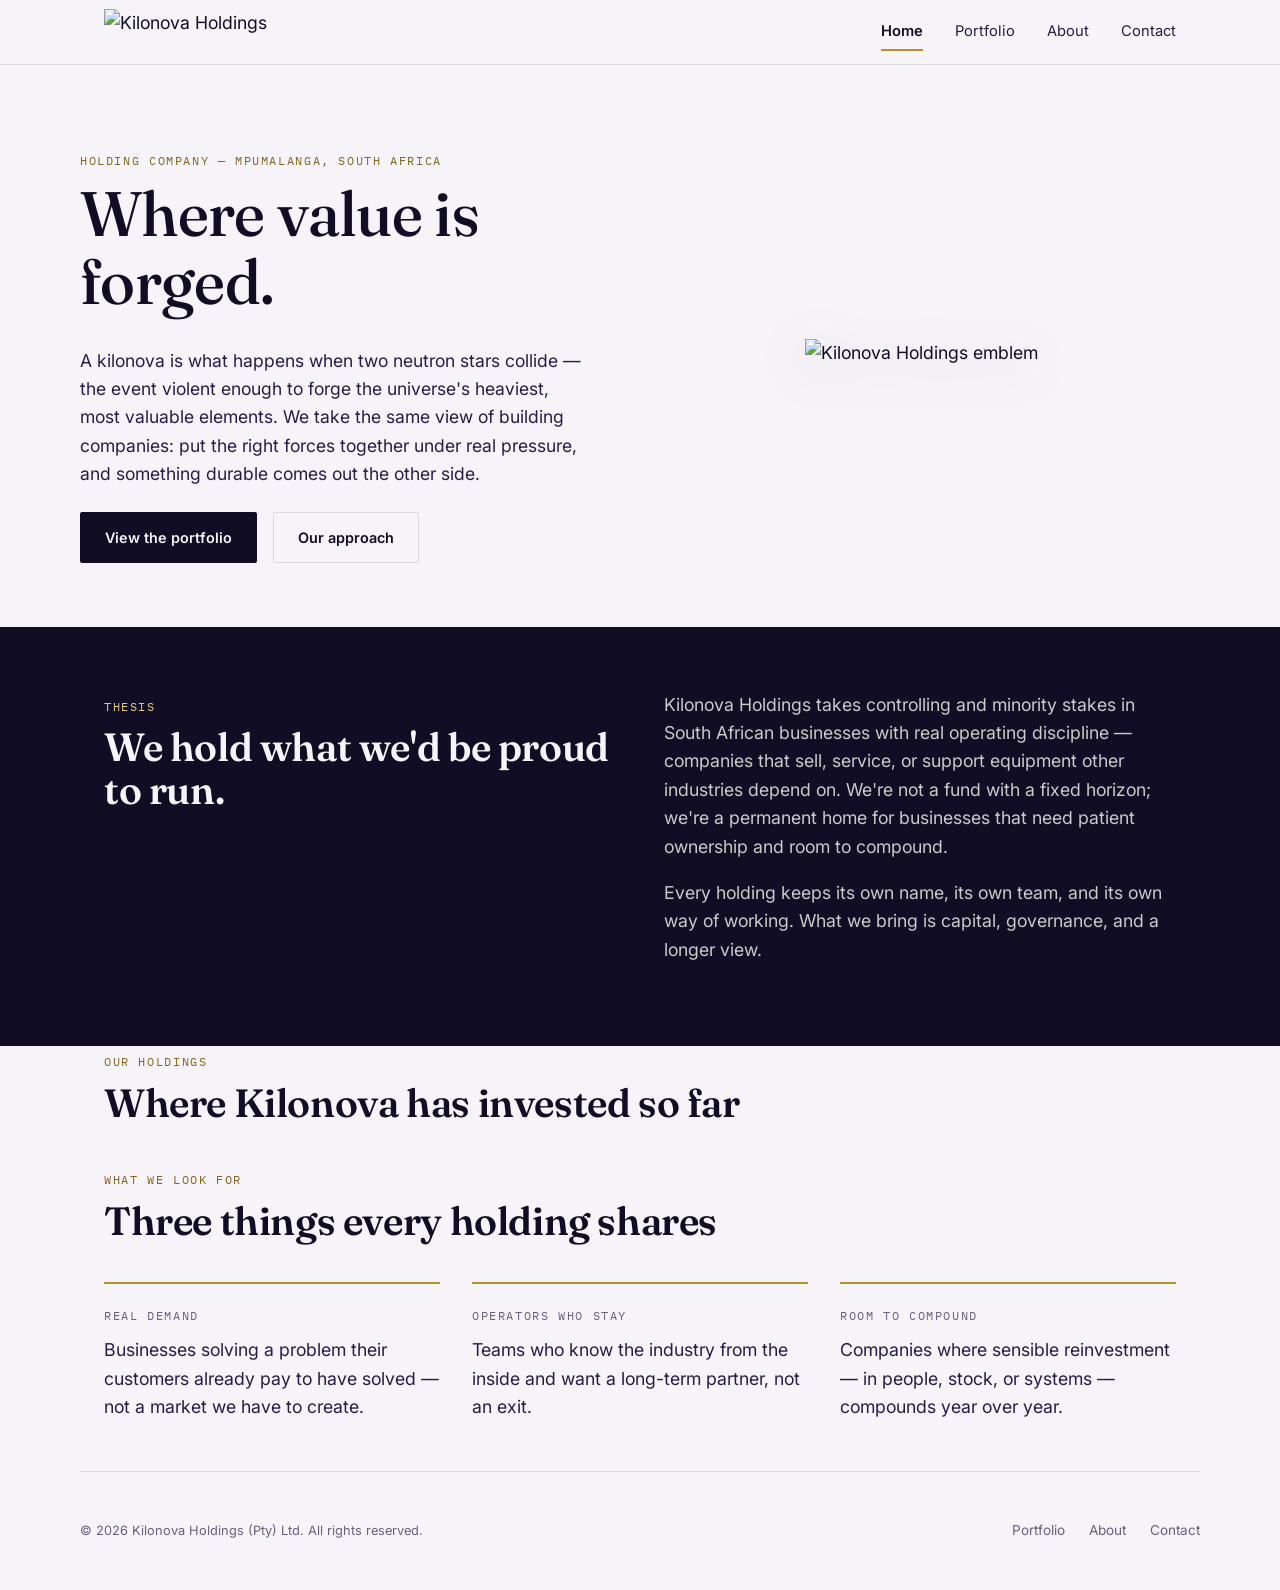
==== commit dcc40999: "Add files via upload" ====
--- a/index.html
+++ b/index.html
@@ -11,7 +11,7 @@
 <meta property="og:title" content="Kilonova Holdings — A South African holding company">
 <meta property="og:description" content="Kilonova Holdings is a South African holding company investing in durable industrial and process-industry businesses.">
 <meta property="og:url" content="https://dylmarks19.github.io/">
-<meta property="og:image" content="https://dylmarks19.github.io/og-image.png">
+<meta property="og:image" content="https://dylmarks19.github.io/assets/og-image.png">
 <meta property="og:image:width" content="1200">
 <meta property="og:image:height" content="630">
 <meta property="og:image:alt" content="Kilonova Holdings">
@@ -19,11 +19,11 @@
 <meta name="twitter:card" content="summary_large_image">
 <meta name="twitter:title" content="Kilonova Holdings — A South African holding company">
 <meta name="twitter:description" content="Kilonova Holdings is a South African holding company investing in durable industrial and process-industry businesses.">
-<meta name="twitter:image" content="https://dylmarks19.github.io/og-image.png">
+<meta name="twitter:image" content="https://dylmarks19.github.io/assets/og-image.png">
 <link rel="icon" href="favicon.ico" sizes="any">
-<link rel="icon" type="image/png" sizes="32x32" href="favicon-32.png">
-<link rel="icon" type="image/png" sizes="16x16" href="favicon-16.png">
-<link rel="apple-touch-icon" href="apple-touch-icon.png">
+<link rel="icon" type="image/png" sizes="32x32" href="assets/favicon-32.png">
+<link rel="icon" type="image/png" sizes="16x16" href="assets/favicon-16.png">
+<link rel="apple-touch-icon" href="assets/apple-touch-icon.png">
 <meta name="theme-color" content="#2C1F63">
 <link rel="preconnect" href="https://fonts.googleapis.com">
 <link href="https://fonts.googleapis.com/css2?family=Fraunces:opsz,wght@9..144,400..600&family=Inter:wght@400;500;600&family=IBM+Plex+Mono:wght@400;500&display=swap" rel="stylesheet">
@@ -34,7 +34,7 @@
 <header class="site-header">
   <div class="site-header__row">
     <a href="index.html" class="brand">
-      <img src="kilonova-lockup.png" alt="Kilonova Holdings" class="brand__lockup">
+      <img src="assets/kilonova-lockup.png" alt="Kilonova Holdings" class="brand__lockup">
     </a>
     <nav class="primary-nav">
       <a href="index.html" aria-current="page">Home</a>
@@ -52,16 +52,16 @@
 
   <section class="hero container">
     <div class="hero__copy">
-      <span class="eyebrow">Holding company — Pretoria, South Africa</span>
+      <span class="eyebrow">Holding company — Mpumalanga, South Africa</span>
       <h1>Where value is forged.</h1>
-      <p class="hero__lede">A kilonova is what happens when two neutron stars, or a neutron star and a black hole, collide — the event powerful enough to forge the universe's heaviest, most valuable elements. We take the same view of building companies: put the right forces together under real pressure, and something durable comes out the other side.</p>
+      <p class="hero__lede">A kilonova is what happens when two neutron stars collide — the event violent enough to forge the universe's heaviest, most valuable elements. We take the same view of building companies: put the right forces together under real pressure, and something durable comes out the other side.</p>
       <div class="hero__cta">
         <a href="portfolio.html" class="btn btn-primary">View the portfolio</a>
         <a href="about.html" class="btn btn-ghost">Our approach</a>
       </div>
     </div>
     <div class="hero__emblem-wrap">
-      <img src="kilonova-emblem.png" alt="Kilonova Holdings emblem" class="hero__emblem">
+      <img src="assets/kilonova-emblem.png" alt="Kilonova Holdings emblem" class="hero__emblem">
     </div>
   </section>
 
@@ -72,8 +72,8 @@
         <h2>We hold what we'd be proud to run.</h2>
       </div>
       <div>
-        <p>Kilonova Holdings takes minority and controlling stakes in businesses with real operating discipline — companies that sell, service, or support what other industries depend on. We're not a fund with a fixed horizon; we're a permanent home for businesses that need patients and room to compound.</p>
-        <p>Every holding keeps its own name, its own team, and its own way of working. What we bring is resources, governance, and a longer view.</p>
+        <p>Kilonova Holdings takes controlling and minority stakes in South African businesses with real operating discipline — companies that sell, service, or support equipment other industries depend on. We're not a fund with a fixed horizon; we're a permanent home for businesses that need patient ownership and room to compound.</p>
+        <p>Every holding keeps its own name, its own team, and its own way of working. What we bring is capital, governance, and a longer view.</p>
       </div>
     </div>
   </section>
--- a/styles.css
+++ b/styles.css
@@ -207,7 +207,7 @@
 }
 
 @keyframes spin {
-  to { transform: rotate(-360deg); }
+  to { transform: rotate(360deg); }
 }
 
 .hero__emblem {
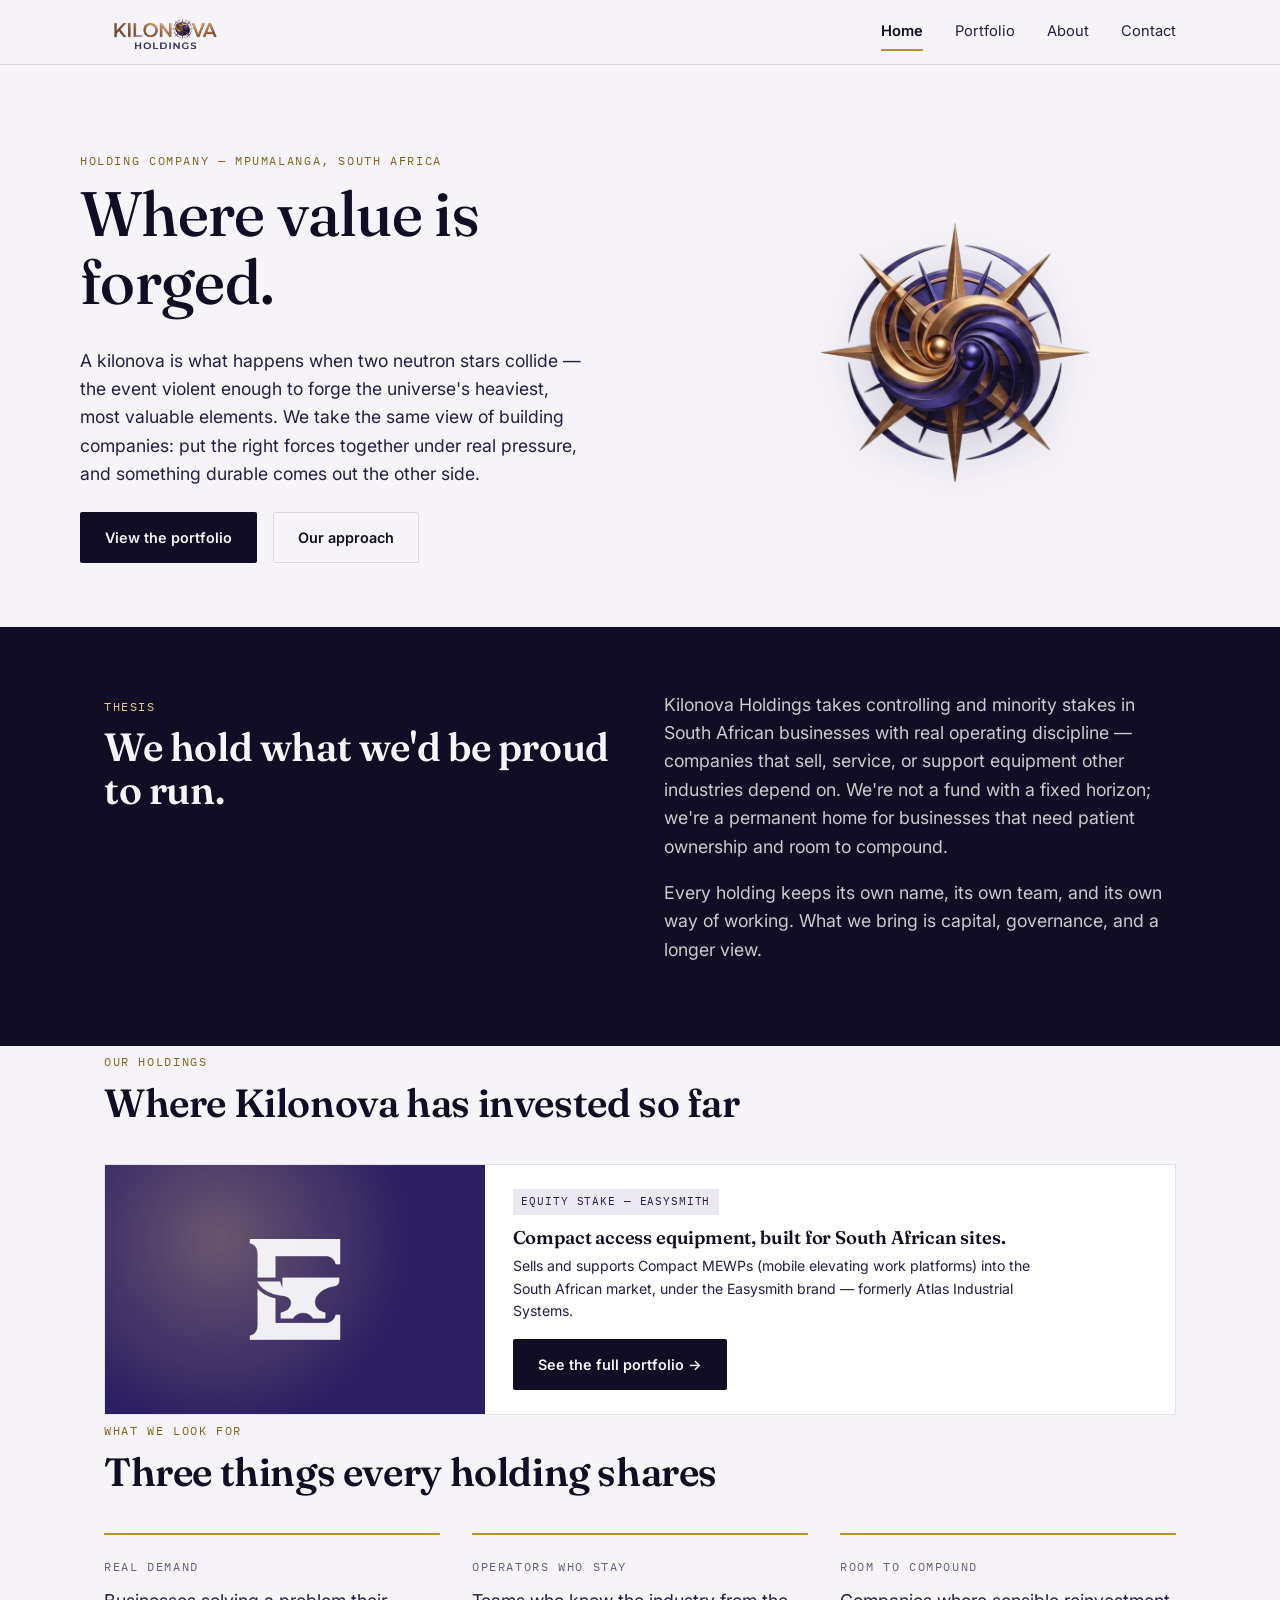
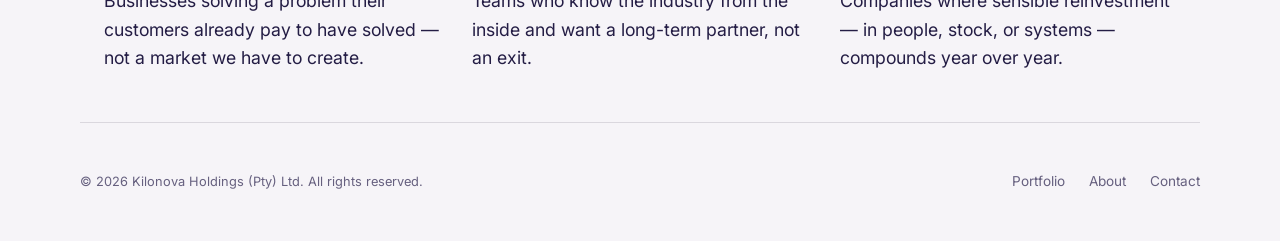
==== commit 7a9c2385: "Update index.html" ====
--- a/index.html
+++ b/index.html
@@ -11,7 +11,7 @@
 <meta property="og:title" content="Kilonova Holdings — A South African holding company">
 <meta property="og:description" content="Kilonova Holdings is a South African holding company investing in durable industrial and process-industry businesses.">
 <meta property="og:url" content="https://dylmarks19.github.io/">
-<meta property="og:image" content="https://dylmarks19.github.io/assets/og-image.png">
+<meta property="og:image" content="https://dylmarks19.github.io/og-image.png">
 <meta property="og:image:width" content="1200">
 <meta property="og:image:height" content="630">
 <meta property="og:image:alt" content="Kilonova Holdings">
@@ -19,11 +19,11 @@
 <meta name="twitter:card" content="summary_large_image">
 <meta name="twitter:title" content="Kilonova Holdings — A South African holding company">
 <meta name="twitter:description" content="Kilonova Holdings is a South African holding company investing in durable industrial and process-industry businesses.">
-<meta name="twitter:image" content="https://dylmarks19.github.io/assets/og-image.png">
+<meta name="twitter:image" content="https://dylmarks19.github.io/og-image.png">
 <link rel="icon" href="favicon.ico" sizes="any">
-<link rel="icon" type="image/png" sizes="32x32" href="assets/favicon-32.png">
-<link rel="icon" type="image/png" sizes="16x16" href="assets/favicon-16.png">
-<link rel="apple-touch-icon" href="assets/apple-touch-icon.png">
+<link rel="icon" type="image/png" sizes="32x32" href="favicon-32.png">
+<link rel="icon" type="image/png" sizes="16x16" href="favicon-16.png">
+<link rel="apple-touch-icon" href="apple-touch-icon.png">
 <meta name="theme-color" content="#2C1F63">
 <link rel="preconnect" href="https://fonts.googleapis.com">
 <link href="https://fonts.googleapis.com/css2?family=Fraunces:opsz,wght@9..144,400..600&family=Inter:wght@400;500;600&family=IBM+Plex+Mono:wght@400;500&display=swap" rel="stylesheet">
@@ -34,7 +34,7 @@
 <header class="site-header">
   <div class="site-header__row">
     <a href="index.html" class="brand">
-      <img src="assets/kilonova-lockup.png" alt="Kilonova Holdings" class="brand__lockup">
+      <img src="kilonova-lockup.png" alt="Kilonova Holdings" class="brand__lockup">
     </a>
     <nav class="primary-nav">
       <a href="index.html" aria-current="page">Home</a>
@@ -61,7 +61,7 @@
       </div>
     </div>
     <div class="hero__emblem-wrap">
-      <img src="assets/kilonova-emblem.png" alt="Kilonova Holdings emblem" class="hero__emblem">
+      <img src="kilonova-emblem.png" alt="Kilonova Holdings emblem" class="hero__emblem">
     </div>
   </section>
 
@@ -122,8 +122,8 @@
   </div>
 </footer>
 
-<script src="holdings/_registry.js"></script>
-<script src="holdings/easysmith.js"></script>
+<script src="_registry.js"></script>
+<script src="easysmith.js"></script>
 <script src="render-holdings.js"></script>
 <script src="script.js"></script>
 </body>
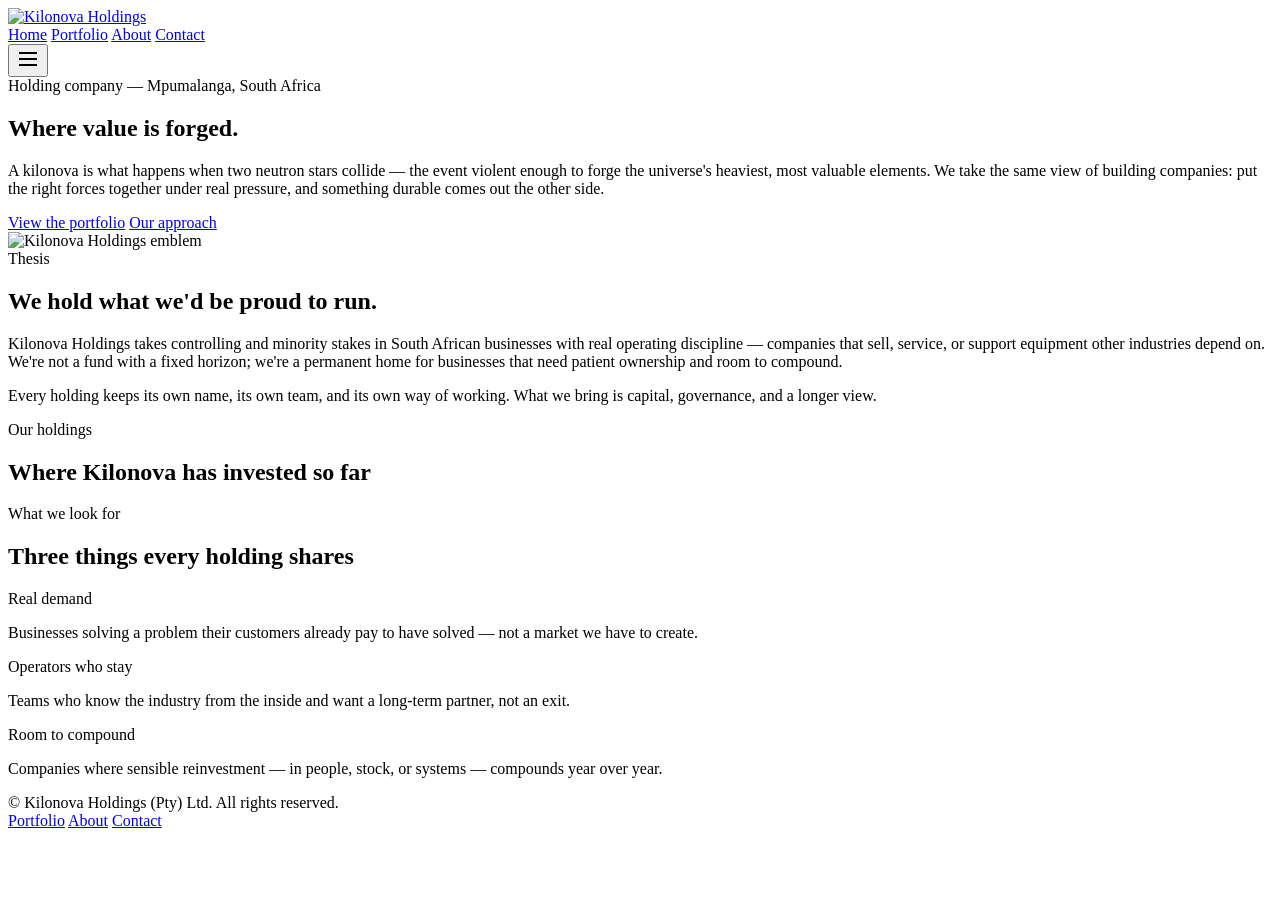
==== commit 5d9ff80c: "Add files via upload" ====
--- a/index.html
+++ b/index.html
@@ -11,7 +11,7 @@
 <meta property="og:title" content="Kilonova Holdings — A South African holding company">
 <meta property="og:description" content="Kilonova Holdings is a South African holding company investing in durable industrial and process-industry businesses.">
 <meta property="og:url" content="https://dylmarks19.github.io/">
-<meta property="og:image" content="https://dylmarks19.github.io/og-image.png">
+<meta property="og:image" content="https://dylmarks19.github.io/assets/og-image.png">
 <meta property="og:image:width" content="1200">
 <meta property="og:image:height" content="630">
 <meta property="og:image:alt" content="Kilonova Holdings">
@@ -19,11 +19,11 @@
 <meta name="twitter:card" content="summary_large_image">
 <meta name="twitter:title" content="Kilonova Holdings — A South African holding company">
 <meta name="twitter:description" content="Kilonova Holdings is a South African holding company investing in durable industrial and process-industry businesses.">
-<meta name="twitter:image" content="https://dylmarks19.github.io/og-image.png">
+<meta name="twitter:image" content="https://dylmarks19.github.io/assets/og-image.png">
 <link rel="icon" href="favicon.ico" sizes="any">
-<link rel="icon" type="image/png" sizes="32x32" href="favicon-32.png">
-<link rel="icon" type="image/png" sizes="16x16" href="favicon-16.png">
-<link rel="apple-touch-icon" href="apple-touch-icon.png">
+<link rel="icon" type="image/png" sizes="32x32" href="assets/favicon-32.png">
+<link rel="icon" type="image/png" sizes="16x16" href="assets/favicon-16.png">
+<link rel="apple-touch-icon" href="assets/apple-touch-icon.png">
 <meta name="theme-color" content="#2C1F63">
 <link rel="preconnect" href="https://fonts.googleapis.com">
 <link href="https://fonts.googleapis.com/css2?family=Fraunces:opsz,wght@9..144,400..600&family=Inter:wght@400;500;600&family=IBM+Plex+Mono:wght@400;500&display=swap" rel="stylesheet">
@@ -34,7 +34,7 @@
 <header class="site-header">
   <div class="site-header__row">
     <a href="index.html" class="brand">
-      <img src="kilonova-lockup.png" alt="Kilonova Holdings" class="brand__lockup">
+      <img src="assets/kilonova-lockup.png" alt="Kilonova Holdings" class="brand__lockup">
     </a>
     <nav class="primary-nav">
       <a href="index.html" aria-current="page">Home</a>
@@ -61,7 +61,7 @@
       </div>
     </div>
     <div class="hero__emblem-wrap">
-      <img src="kilonova-emblem.png" alt="Kilonova Holdings emblem" class="hero__emblem">
+      <img src="assets/kilonova-emblem.png" alt="Kilonova Holdings emblem" class="hero__emblem">
     </div>
   </section>
 
@@ -122,8 +122,8 @@
   </div>
 </footer>
 
-<script src="_registry.js"></script>
-<script src="easysmith.js"></script>
+<script src="holdings/_registry.js"></script>
+<script src="holdings/easysmith.js"></script>
 <script src="render-holdings.js"></script>
 <script src="script.js"></script>
 </body>
